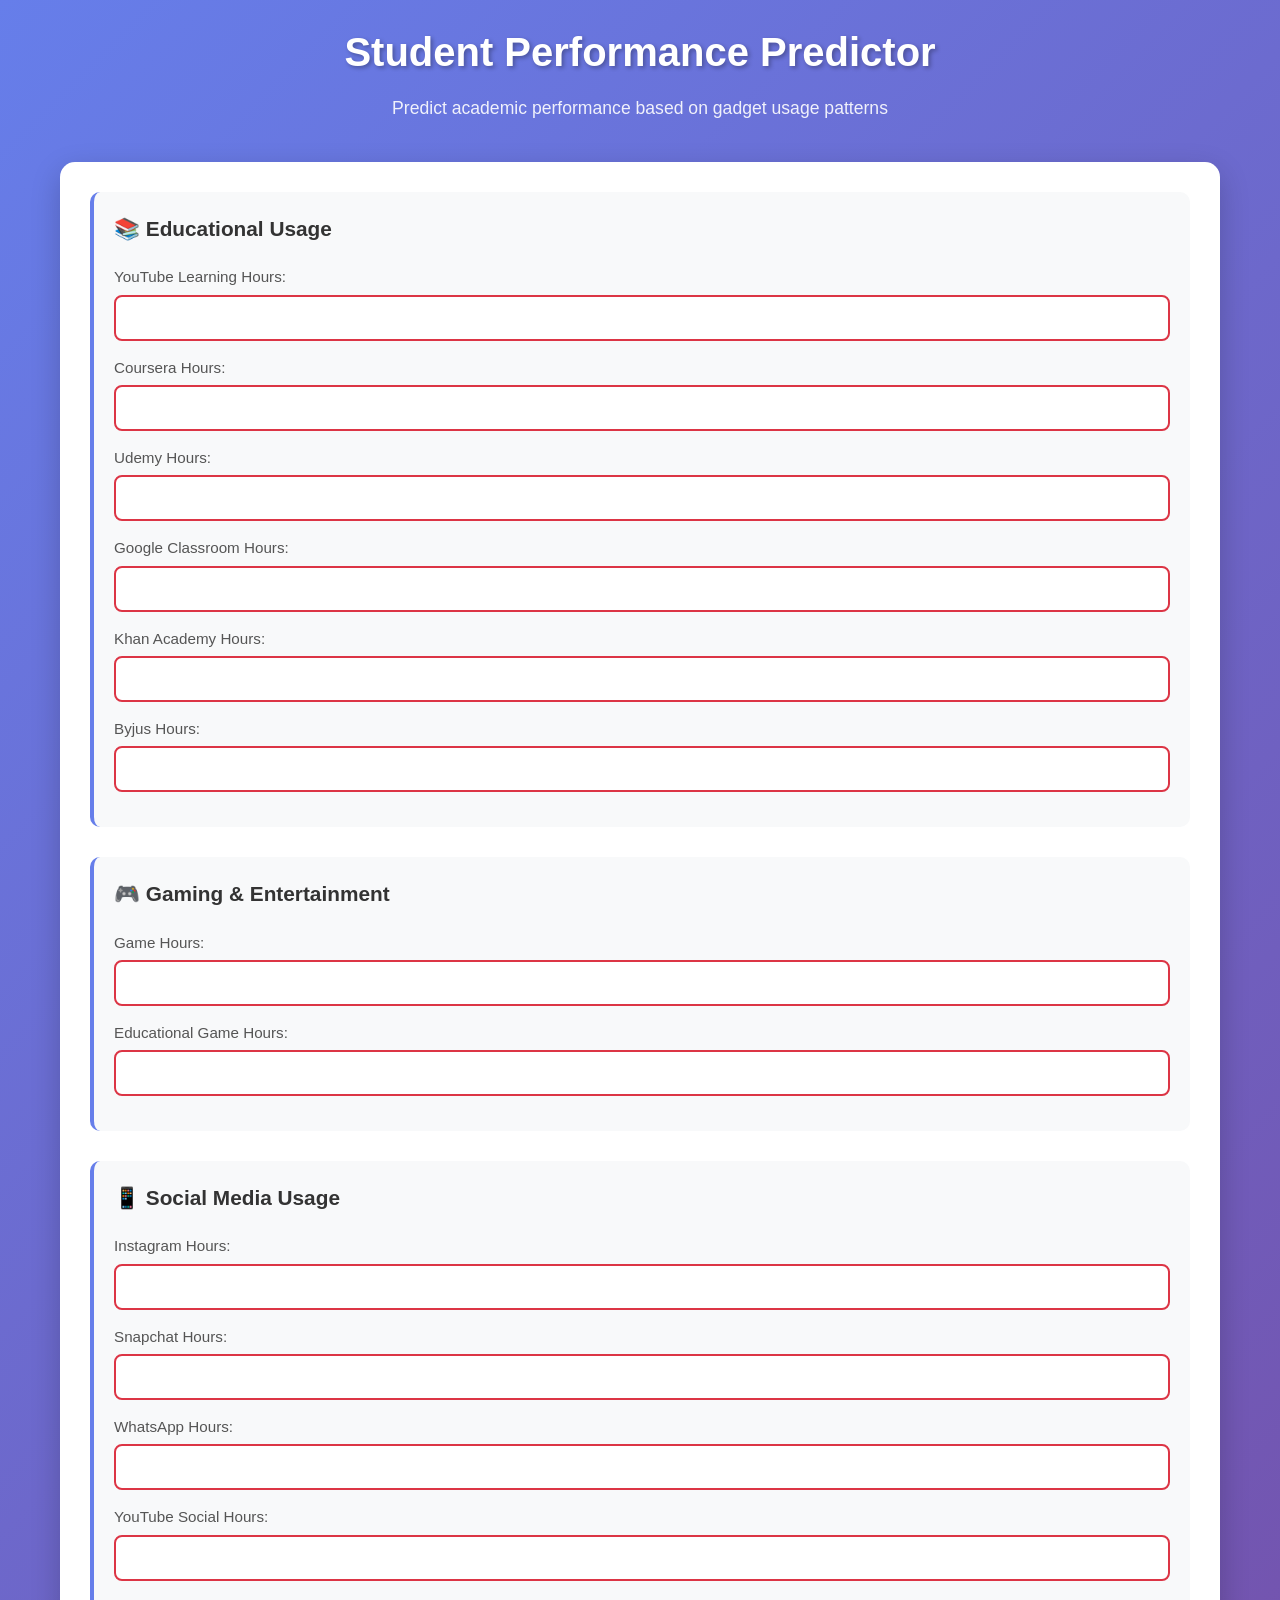
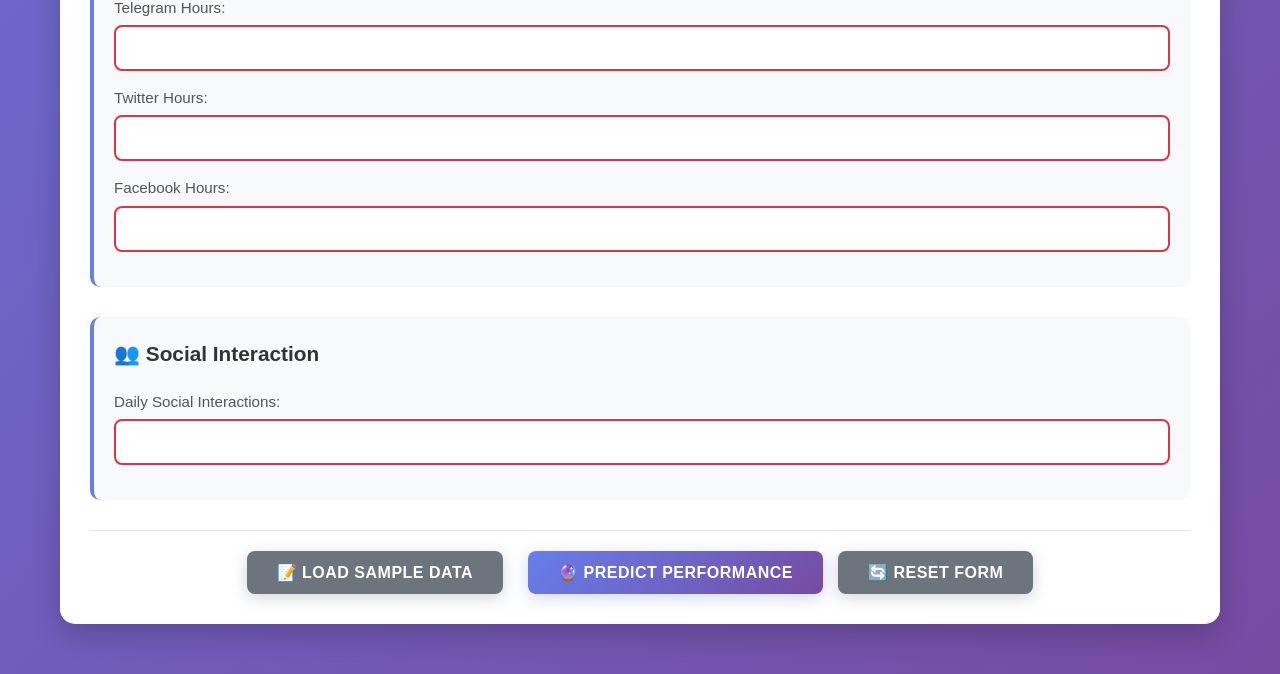
==== frontend/index.html @ 3367ffc4 "commit1" ====
<!DOCTYPE html>
<html lang="en">
<head>
    <meta charset="UTF-8">
    <meta name="viewport" content="width=device-width, initial-scale=1.0">
    <title>Student Performance Predictor</title>
    <link rel="stylesheet" href="styles.css">
</head>
<body>
    <div class="container">
        <header>
            <h1>Student Performance Predictor</h1>
            <p>Predict academic performance based on gadget usage patterns</p>
        </header>

        <main>
            <form id="predictionForm" class="prediction-form">
                <div class="form-section">
                    <h2>📚 Educational Usage</h2>
                    <div class="form-group">
                        <label for="youtube_learning">YouTube Learning Hours:</label>
                        <input type="number" id="youtube_learning" name="youtube_learning" 
                               min="0" max="5" step="0.1" required>
                    </div>
                    <div class="form-group">
                        <label for="coursera">Coursera Hours:</label>
                        <input type="number" id="coursera" name="coursera" 
                               min="0" max="5" step="0.1" required>
                    </div>
                    <div class="form-group">
                        <label for="udemy">Udemy Hours:</label>
                        <input type="number" id="udemy" name="udemy" 
                               min="0" max="5" step="0.1" required>
                    </div>
                    <div class="form-group">
                        <label for="google_classroom">Google Classroom Hours:</label>
                        <input type="number" id="google_classroom" name="google_classroom" 
                               min="0" max="5" step="0.1" required>
                    </div>
                    <div class="form-group">
                        <label for="khan_academy">Khan Academy Hours:</label>
                        <input type="number" id="khan_academy" name="khan_academy" 
                               min="0" max="5" step="0.1" required>
                    </div>
                    <div class="form-group">
                        <label for="byjus">Byjus Hours:</label>
                        <input type="number" id="byjus" name="byjus" 
                               min="0" max="5" step="0.1" required>
                    </div>
                </div>

                <div class="form-section">
                    <h2>🎮 Gaming & Entertainment</h2>
                    <div class="form-group">
                        <label for="game_hours">Game Hours:</label>
                        <input type="number" id="game_hours" name="game_hours" 
                               min="0" max="5" step="0.1" required>
                    </div>
                    <div class="form-group">
                        <label for="educational_games">Educational Game Hours:</label>
                        <input type="number" id="educational_games" name="educational_games" 
                               min="0" max="5" step="0.1" required>
                    </div>
                </div>

                <div class="form-section">
                    <h2>📱 Social Media Usage</h2>
                    <div class="form-group">
                        <label for="instagram">Instagram Hours:</label>
                        <input type="number" id="instagram" name="instagram" 
                               min="0" max="5" step="0.1" required>
                    </div>
                    <div class="form-group">
                        <label for="snapchat">Snapchat Hours:</label>
                        <input type="number" id="snapchat" name="snapchat" 
                               min="0" max="5" step="0.1" required>
                    </div>
                    <div class="form-group">
                        <label for="whatsapp">WhatsApp Hours:</label>
                        <input type="number" id="whatsapp" name="whatsapp" 
                               min="0" max="5" step="0.1" required>
                    </div>
                    <div class="form-group">
                        <label for="youtube_social">YouTube Social Hours:</label>
                        <input type="number" id="youtube_social" name="youtube_social" 
                               min="0" max="5" step="0.1" required>
                    </div>
                    <div class="form-group">
                        <label for="telegram">Telegram Hours:</label>
                        <input type="number" id="telegram" name="telegram" 
                               min="0" max="5" step="0.1" required>
                    </div>
                    <div class="form-group">
                        <label for="twitter">Twitter Hours:</label>
                        <input type="number" id="twitter" name="twitter" 
                               min="0" max="5" step="0.1" required>
                    </div>
                    <div class="form-group">
                        <label for="facebook">Facebook Hours:</label>
                        <input type="number" id="facebook" name="facebook" 
                               min="0" max="5" step="0.1" required>
                    </div>
                </div>

                <div class="form-section">
                    <h2>👥 Social Interaction</h2>
                    <div class="form-group">
                        <label for="social_interactions">Daily Social Interactions:</label>
                        <input type="number" id="social_interactions" name="social_interactions" 
                               min="0" max="20" required>
                    </div>
                </div>

                <div class="form-actions">
                    <button type="submit" id="predictBtn" class="btn-primary">
                        🔮 Predict Performance
                    </button>
                    <button type="button" id="resetBtn" class="btn-secondary">
                        🔄 Reset Form
                    </button>
                </div>
            </form>

            <div id="resultSection" class="result-section hidden">
                <h2>📊 Prediction Result</h2>
                <div id="predictionResult" class="prediction-result">
                    <!-- Result will be displayed here -->
                </div>
                <div id="confidenceScore" class="confidence-score">
                    <!-- Confidence score will be displayed here -->
                </div>
            </div>

            <div id="loadingSection" class="loading-section hidden">
                <div class="spinner"></div>
                <p>Analyzing your data...</p>
            </div>

            <div id="errorSection" class="error-section hidden">
                <h3>❌ Error</h3>
                <p id="errorMessage"></p>
            </div>
        </main>
    </div>

    <script src="script.js"></script>
</body>
</html>
---- frontend/styles.css ----
* {
    margin: 0;
    padding: 0;
    box-sizing: border-box;
}

body {
    font-family: 'Segoe UI', Tahoma, Geneva, Verdana, sans-serif;
    background: linear-gradient(135deg, #667eea 0%, #764ba2 100%);
    min-height: 100vh;
    line-height: 1.6;
}

.container {
    max-width: 1200px;
    margin: 0 auto;
    padding: 20px;
}

header {
    text-align: center;
    margin-bottom: 40px;
    color: white;
}

header h1 {
    font-size: 2.5rem;
    margin-bottom: 10px;
    text-shadow: 2px 2px 4px rgba(0,0,0,0.3);
}

header p {
    font-size: 1.1rem;
    opacity: 0.9;
}

.prediction-form {
    background: white;
    border-radius: 15px;
    padding: 30px;
    box-shadow: 0 10px 30px rgba(0,0,0,0.2);
    margin-bottom: 30px;
}

.form-section {
    margin-bottom: 30px;
    padding: 20px;
    background: #f8f9fa;
    border-radius: 10px;
    border-left: 4px solid #667eea;
}

.form-section h2 {
    color: #333;
    margin-bottom: 20px;
    font-size: 1.3rem;
    display: flex;
    align-items: center;
    gap: 10px;
}

.form-group {
    margin-bottom: 15px;
}

.form-group label {
    display: block;
    margin-bottom: 5px;
    color: #555;
    font-weight: 500;
    font-size: 0.95rem;
}

.form-group input {
    width: 100%;
    padding: 12px;
    border: 2px solid #e1e5e9;
    border-radius: 8px;
    font-size: 1rem;
    transition: all 0.3s ease;
    background: white;
}

.form-group input:focus {
    outline: none;
    border-color: #667eea;
    box-shadow: 0 0 0 3px rgba(102, 126, 234, 0.1);
}

.form-group input:hover {
    border-color: #a8b2d1;
}

.form-actions {
    display: flex;
    gap: 15px;
    justify-content: center;
    margin-top: 30px;
    padding-top: 20px;
    border-top: 1px solid #e1e5e9;
}

.btn-primary, .btn-secondary {
    padding: 12px 30px;
    border: none;
    border-radius: 8px;
    font-size: 1rem;
    font-weight: 600;
    cursor: pointer;
    transition: all 0.3s ease;
    text-transform: uppercase;
    letter-spacing: 0.5px;
}

.btn-primary {
    background: linear-gradient(135deg, #667eea 0%, #764ba2 100%);
    color: white;
    box-shadow: 0 4px 15px rgba(102, 126, 234, 0.3);
}

.btn-primary:hover {
    transform: translateY(-2px);
    box-shadow: 0 6px 20px rgba(102, 126, 234, 0.4);
}

.btn-primary:active {
    transform: translateY(0);
}

.btn-secondary {
    background: #6c757d;
    color: white;
    box-shadow: 0 4px 15px rgba(108, 117, 125, 0.3);
}

.btn-secondary:hover {
    background: #5a6268;
    transform: translateY(-2px);
    box-shadow: 0 6px 20px rgba(108, 117, 125, 0.4);
}

.result-section {
    background: white;
    border-radius: 15px;
    padding: 30px;
    box-shadow: 0 10px 30px rgba(0,0,0,0.2);
    margin-bottom: 30px;
    text-align: center;
}

.result-section h2 {
    color: #333;
    margin-bottom: 20px;
    font-size: 1.5rem;
}

.prediction-result {
    font-size: 2rem;
    font-weight: bold;
    margin-bottom: 15px;
    padding: 20px;
    border-radius: 10px;
}

.prediction-result.high {
    background: linear-gradient(135deg, #28a745, #20c997);
    color: white;
}

.prediction-result.medium {
    background: linear-gradient(135deg, #ffc107, #fd7e14);
    color: white;
}

.prediction-result.low {
    background: linear-gradient(135deg, #dc3545, #e83e8c);
    color: white;
}

.confidence-score {
    font-size: 1.1rem;
    color: #666;
    margin-top: 10px;
}

.loading-section {
    background: white;
    border-radius: 15px;
    padding: 40px;
    box-shadow: 0 10px 30px rgba(0,0,0,0.2);
    text-align: center;
}

.spinner {
    width: 40px;
    height: 40px;
    margin: 0 auto 20px;
    border: 4px solid #f3f3f3;
    border-top: 4px solid #667eea;
    border-radius: 50%;
    animation: spin 1s linear infinite;
}

@keyframes spin {
    0% { transform: rotate(0deg); }
    100% { transform: rotate(360deg); }
}

.loading-section p {
    color: #666;
    font-size: 1.1rem;
}

.error-section {
    background: white;
    border-radius: 15px;
    padding: 30px;
    box-shadow: 0 10px 30px rgba(0,0,0,0.2);
    text-align: center;
    border-left: 4px solid #dc3545;
}

.error-section h3 {
    color: #dc3545;
    margin-bottom: 15px;
    font-size: 1.3rem;
}

.error-section p {
    color: #666;
    font-size: 1rem;
}

.hidden {
    display: none;
}

/* Responsive Design */
@media (max-width: 768px) {
    .container {
        padding: 10px;
    }
    
    header h1 {
        font-size: 2rem;
    }
    
    .prediction-form {
        padding: 20px;
    }
    
    .form-section {
        padding: 15px;
    }
    
    .form-actions {
        flex-direction: column;
        align-items: center;
    }
    
    .btn-primary, .btn-secondary {
        width: 100%;
        max-width: 300px;
    }
}

@media (max-width: 480px) {
    header h1 {
        font-size: 1.8rem;
    }
    
    .form-section h2 {
        font-size: 1.1rem;
    }
    
    .prediction-result {
        font-size: 1.5rem;
    }
}

/* Form validation styles */
.form-group input:invalid {
    border-color: #dc3545;
}

.form-group input:valid {
    border-color: #28a745;
}

/* Tooltip styles */
.form-group input:hover::after {
    content: attr(title);
    position: absolute;
    background: #333;
    color: white;
    padding: 5px 10px;
    border-radius: 4px;
    font-size: 0.8rem;
    top: -25px;
    left: 50%;
    transform: translateX(-50%);
    white-space: nowrap;
    z-index: 1000;
}

/* Animation for result appearance */
.result-section.show {
    animation: slideIn 0.5s ease-out;
}

@keyframes slideIn {
    from {
        opacity: 0;
        transform: translateY(20px);
    }
    to {
        opacity: 1;
        transform: translateY(0);
    }
}
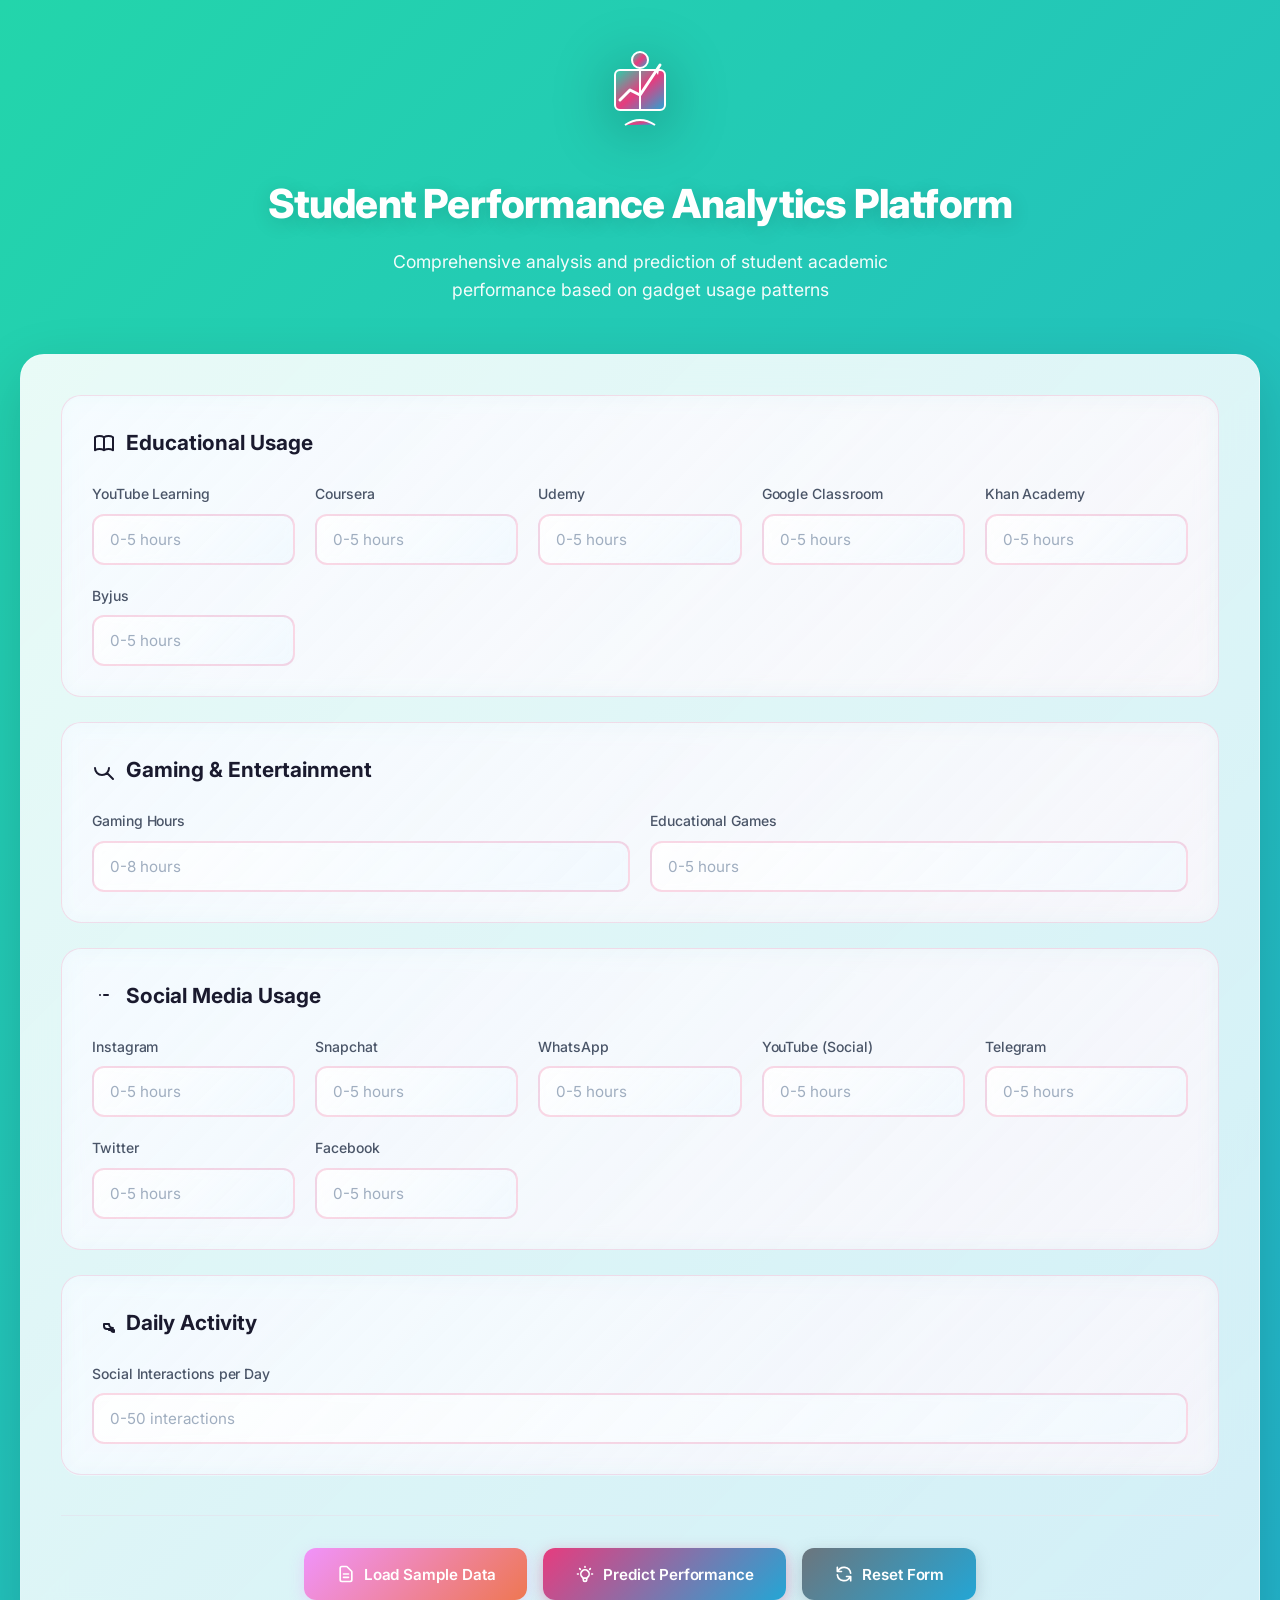
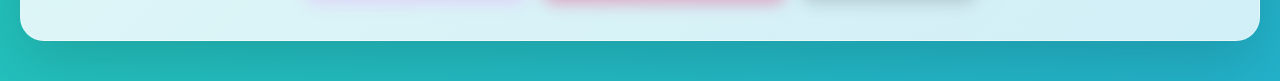
==== commit 2d397a5f: "dad123 Signed-off-by: siva shankar <vemulakondasivashankar@gmail.com>" ====
--- a/frontend/index.html
+++ b/frontend/index.html
@@ -3,146 +3,1007 @@
 <head>
     <meta charset="UTF-8">
     <meta name="viewport" content="width=device-width, initial-scale=1.0">
-    <title>Student Performance Predictor</title>
-    <link rel="stylesheet" href="styles.css">
+    <title>Student Performance Analytics Platform</title>
+    <link rel="preconnect" href="https://fonts.googleapis.com">
+    <link rel="preconnect" href="https://fonts.gstatic.com" crossorigin>
+    <link href="https://fonts.googleapis.com/css2?family=Inter:wght@300;400;500;600;700;800&display=swap" rel="stylesheet">
+    <style>
+        * {
+            margin: 0;
+            padding: 0;
+            box-sizing: border-box;
+        }
+
+        body {
+            font-family: 'Inter', -apple-system, BlinkMacSystemFont, 'Segoe UI', Roboto, sans-serif;
+            background: linear-gradient(-45deg, #ee7752, #e73c7e, #23a6d5, #23d5ab);
+            background-size: 400% 400%;
+            animation: gradientBG 15s ease infinite;
+            min-height: 100vh;
+            line-height: 1.6;
+            padding: 40px 20px;
+            color: #1a1a2e;
+        }
+
+        @keyframes gradientBG {
+            0% { background-position: 0% 50%; }
+            50% { background-position: 100% 50%; }
+            100% { background-position: 0% 50%; }
+        }
+
+        .container {
+            max-width: 1400px;
+            margin: 0 auto;
+        }
+
+        header {
+            text-align: center;
+            margin-bottom: 50px;
+            color: white;
+            animation: fadeInDown 0.8s ease-out;
+        }
+
+        @keyframes fadeInDown {
+            from {
+                opacity: 0;
+                transform: translateY(-30px);
+            }
+            to {
+                opacity: 1;
+                transform: translateY(0);
+            }
+        }
+
+        header h1 {
+            font-size: 2.5rem;
+            font-weight: 800;
+            margin-bottom: 12px;
+            letter-spacing: -0.02em;
+            text-shadow: 0 4px 20px rgba(0,0,0,0.15);
+        }
+
+        header p {
+            font-size: 1.1rem;
+            opacity: 0.95;
+            font-weight: 400;
+            max-width: 600px;
+            margin: 0 auto;
+        }
+
+        .logo-container {
+            margin-bottom: 24px;
+            animation: pulse 2s ease-in-out infinite;
+        }
+
+        @keyframes pulse {
+            0%, 100% { transform: scale(1); }
+            50% { transform: scale(1.05); }
+        }
+
+        .logo {
+            width: 100px;
+            height: 100px;
+            filter: drop-shadow(0 10px 30px rgba(0, 0, 0, 0.3));
+        }
+
+        .main-card {
+            background: linear-gradient(135deg, rgba(255, 255, 255, 0.9) 0%, rgba(240, 249, 255, 0.85) 100%);
+            backdrop-filter: blur(20px);
+            border-radius: 24px;
+            padding: 40px;
+            box-shadow: 0 20px 60px rgba(0, 0, 0, 0.15);
+            border: 1px solid rgba(255, 255, 255, 0.3);
+            transition: all 0.4s cubic-bezier(0.4, 0, 0.2, 1);
+            animation: fadeInUp 0.8s ease-out backwards;
+        }
+
+        @keyframes fadeInUp {
+            from {
+                opacity: 0;
+                transform: translateY(30px);
+            }
+            to {
+                opacity: 1;
+                transform: translateY(0);
+            }
+        }
+
+        .main-card:hover {
+            transform: translateY(-5px);
+            box-shadow: 0 30px 80px rgba(0, 0, 0, 0.2);
+            background: linear-gradient(135deg, rgba(255, 255, 255, 0.95) 0%, rgba(255, 240, 245, 0.9) 100%);
+        }
+
+        .form-section {
+            background: linear-gradient(135deg, rgba(240, 249, 255, 0.6) 0%, rgba(255, 240, 245, 0.4) 100%);
+            backdrop-filter: blur(10px);
+            border-radius: 20px;
+            padding: 30px;
+            margin-bottom: 25px;
+            border: 1px solid rgba(231, 60, 126, 0.15);
+            position: relative;
+            overflow: hidden;
+            transition: all 0.4s cubic-bezier(0.4, 0, 0.2, 1);
+        }
+
+        .form-section::before {
+            content: '';
+            position: absolute;
+            top: 0;
+            left: -100%;
+            width: 100%;
+            height: 100%;
+            background: linear-gradient(90deg, transparent, rgba(35, 166, 213, 0.1), transparent);
+            transition: left 0.5s;
+        }
+
+        .form-section:hover::before {
+            left: 100%;
+        }
+
+        .form-section:hover {
+            transform: translateY(-3px) scale(1.02);
+            box-shadow: 0 15px 40px rgba(35, 166, 213, 0.2);
+            background: linear-gradient(135deg, rgba(255, 255, 255, 0.7) 0%, rgba(240, 249, 255, 0.6) 100%);
+        }
+
+        .form-section h2 {
+            color: #1a1a2e;
+            margin-bottom: 24px;
+            font-size: 1.3rem;
+            font-weight: 700;
+            display: flex;
+            align-items: center;
+            gap: 10px;
+        }
+
+        .form-section h2 svg {
+            width: 24px;
+            height: 24px;
+        }
+
+        .input-grid {
+            display: grid;
+            grid-template-columns: repeat(auto-fit, minmax(200px, 1fr));
+            gap: 20px;
+        }
+
+        .form-group {
+            margin-bottom: 0;
+        }
+
+        .form-group label {
+            display: block;
+            margin-bottom: 8px;
+            color: #4a5568;
+            font-weight: 500;
+            font-size: 0.875rem;
+            letter-spacing: -0.005em;
+        }
+
+        .form-group input {
+            width: 100%;
+            padding: 14px 16px;
+            border: 2px solid rgba(231, 60, 126, 0.2);
+            border-radius: 12px;
+            font-size: 0.95rem;
+            font-family: 'Inter', sans-serif;
+            transition: all 0.3s cubic-bezier(0.4, 0, 0.2, 1);
+            background: linear-gradient(135deg, rgba(255, 255, 255, 0.9) 0%, rgba(240, 249, 255, 0.8) 100%);
+            color: #1a1a2e;
+            backdrop-filter: blur(5px);
+        }
+
+        .form-group input::placeholder {
+            color: #a0aec0;
+        }
+
+        .form-group input:focus {
+            outline: none;
+            border-color: #e73c7e;
+            box-shadow: 0 0 0 4px rgba(231, 60, 126, 0.15), 0 0 20px rgba(231, 60, 126, 0.2);
+            transform: translateY(-2px) scale(1.01);
+            background: linear-gradient(135deg, rgba(255, 255, 255, 0.95) 0%, rgba(255, 240, 245, 0.9) 100%);
+        }
+
+        .form-group input:hover {
+            border-color: #23a6d5;
+            box-shadow: 0 4px 15px rgba(35, 166, 213, 0.15);
+            background: linear-gradient(135deg, rgba(255, 255, 255, 0.95) 0%, rgba(240, 249, 255, 0.9) 100%);
+        }
+
+        .form-actions {
+            display: flex;
+            gap: 16px;
+            justify-content: center;
+            margin-top: 40px;
+            padding-top: 32px;
+            border-top: 1px solid #e2e8f0;
+        }
+
+        .btn {
+            padding: 16px 32px;
+            border: none;
+            border-radius: 12px;
+            font-size: 0.95rem;
+            font-weight: 600;
+            font-family: 'Inter', sans-serif;
+            cursor: pointer;
+            transition: all 0.3s cubic-bezier(0.4, 0, 0.2, 1);
+            letter-spacing: -0.005em;
+            display: inline-flex;
+            align-items: center;
+            gap: 8px;
+        }
+
+        .btn-primary {
+            background: linear-gradient(135deg, #e73c7e 0%, #23a6d5 100%);
+            color: white;
+            box-shadow: 0 4px 15px rgba(231, 60, 126, 0.4);
+            position: relative;
+            overflow: hidden;
+        }
+
+        .btn-primary::before {
+            content: '';
+            position: absolute;
+            top: 0;
+            left: -100%;
+            width: 100%;
+            height: 100%;
+            background: linear-gradient(90deg, transparent, rgba(255, 255, 255, 0.3), transparent);
+            transition: left 0.5s;
+        }
+
+        .btn-primary:hover::before {
+            left: 100%;
+        }
+
+        .btn-primary:hover {
+            transform: translateY(-3px) scale(1.05);
+            box-shadow: 0 10px 30px rgba(231, 60, 126, 0.5), 0 0 20px rgba(231, 60, 126, 0.3);
+        }
+
+        .btn-secondary {
+            background: linear-gradient(135deg, #6c757d 0%, #23a6d5 100%);
+            color: white;
+            box-shadow: 0 4px 15px rgba(108, 117, 125, 0.3);
+        }
+
+        .btn-secondary:hover {
+            transform: translateY(-3px) scale(1.05);
+            box-shadow: 0 10px 30px rgba(108, 117, 125, 0.4);
+        }
+
+        .btn-sample {
+            background: linear-gradient(135deg, #f093fb 0%, #ee7752 100%);
+            color: white;
+            box-shadow: 0 4px 15px rgba(240, 147, 251, 0.3);
+            position: relative;
+            overflow: hidden;
+        }
+
+        .btn-sample::before {
+            content: '';
+            position: absolute;
+            top: 0;
+            left: -100%;
+            width: 100%;
+            height: 100%;
+            background: linear-gradient(90deg, transparent, rgba(255, 255, 255, 0.3), transparent);
+            transition: left 0.5s;
+        }
+
+        .btn-sample:hover::before {
+            left: 100%;
+        }
+
+        .btn-sample:hover {
+            transform: translateY(-3px) scale(1.05);
+            box-shadow: 0 10px 30px rgba(238, 119, 82, 0.5), 0 0 20px rgba(238, 119, 82, 0.3);
+        }
+
+        .result-section {
+            background: linear-gradient(135deg, rgba(255, 255, 255, 0.9) 0%, rgba(240, 249, 255, 0.85) 100%);
+            backdrop-filter: blur(20px);
+            border-radius: 24px;
+            padding: 48px;
+            box-shadow: 0 20px 60px rgba(0, 0, 0, 0.15);
+            text-align: center;
+            display: none;
+            animation: fadeInUp 0.6s ease-out;
+            transition: all 0.4s cubic-bezier(0.4, 0, 0.2, 1);
+            border: 1px solid rgba(231, 60, 126, 0.2);
+        }
+
+        .result-section.show {
+            display: block;
+        }
+
+        .result-section:hover {
+            transform: translateY(-5px);
+            box-shadow: 0 30px 80px rgba(0, 0, 0, 0.2);
+            background: linear-gradient(135deg, rgba(255, 255, 255, 0.95) 0%, rgba(255, 240, 245, 0.9) 100%);
+        }
+
+        .result-section h2 {
+            color: #1a1a2e;
+            margin-bottom: 28px;
+            font-size: 1.5rem;
+            font-weight: 700;
+            letter-spacing: -0.01em;
+        }
+
+        .prediction-result {
+            padding: 24px;
+            border-radius: 16px;
+            font-size: 1.2rem;
+            font-weight: 700;
+            margin-bottom: 20px;
+            text-align: center;
+            transition: all 0.3s ease;
+            position: relative;
+            overflow: hidden;
+        }
+
+        .prediction-result.high {
+            background: linear-gradient(135deg, rgba(35, 213, 171, 0.9) 0%, rgba(35, 213, 171, 0.7) 100%);
+            color: #0d5132;
+            border: 2px solid rgba(35, 213, 171, 0.8);
+        }
+
+        .prediction-result.medium {
+            background: linear-gradient(135deg, rgba(240, 147, 251, 0.9) 0%, rgba(240, 147, 251, 0.7) 100%);
+            color: #7c3aed;
+            border: 2px solid rgba(240, 147, 251, 0.8);
+        }
+
+        .prediction-result.low {
+            background: linear-gradient(135deg, rgba(231, 60, 126, 0.9) 0%, rgba(231, 60, 126, 0.7) 100%);
+            color: #e53e3e;
+            border: 2px solid rgba(231, 60, 126, 0.8);
+            position: relative;
+            overflow: hidden;
+        }
+
+        .prediction-result.low::after {
+            content: '';
+            position: absolute;
+            top: -50%;
+            left: -50%;
+            width: 200%;
+            height: 200%;
+            background: linear-gradient(45deg, 
+                transparent 30%, 
+                rgba(255, 255, 255, 0.1) 50%, 
+                transparent 70%);
+            animation: shine 3s infinite;
+            pointer-events: none;
+        }
+
+        @keyframes shine {
+            0% {
+                transform: translateX(-100%) translateY(-100%) rotate(45deg);
+            }
+            100% {
+                transform: translateX(100%) translateY(100%) rotate(45deg);
+            }
+        }
+
+        .prediction-result::before {
+            content: '';
+            position: absolute;
+            top: 0;
+            left: -100%;
+            width: 100%;
+            height: 100%;
+            background: linear-gradient(90deg, transparent, rgba(255, 255, 255, 0.3), transparent);
+            transition: left 0.5s;
+        }
+
+        .prediction-result:hover::before {
+            left: 100%;
+        }
+
+        .prediction-result:hover {
+            transform: translateY(-3px) scale(1.02);
+            box-shadow: 0 15px 40px rgba(35, 166, 213, 0.3);
+        }
+
+        .confidence-score {
+            font-size: 1.1rem;
+            color: #4a5568;
+            margin-top: 16px;
+            font-weight: 500;
+        }
+
+        .feature-breakdown {
+            margin-top: 32px;
+            padding: 28px;
+            background: linear-gradient(135deg, rgba(240, 249, 255, 0.6) 0%, rgba(255, 240, 245, 0.4) 100%);
+            border-radius: 16px;
+            border: 1px solid rgba(231, 60, 126, 0.15);
+            text-align: left;
+            backdrop-filter: blur(10px);
+        }
+
+        .feature-breakdown h3 {
+            color: #1a1a2e;
+            margin-bottom: 20px;
+            font-size: 1.1rem;
+            font-weight: 700;
+            letter-spacing: -0.01em;
+        }
+
+        .feature-grid {
+            display: grid;
+            grid-template-columns: repeat(auto-fit, minmax(180px, 1fr));
+            gap: 16px;
+        }
+
+        .feature-item {
+            padding: 16px;
+            background: linear-gradient(135deg, rgba(255, 255, 255, 0.8) 0%, rgba(240, 249, 255, 0.6) 100%);
+            border-radius: 12px;
+            border: 1px solid rgba(231, 60, 126, 0.15);
+            transition: all 0.4s cubic-bezier(0.4, 0, 0.2, 1);
+            position: relative;
+            overflow: hidden;
+            backdrop-filter: blur(5px);
+        }
+
+        .feature-item::before {
+            content: '';
+            position: absolute;
+            top: 0;
+            left: -100%;
+            width: 100%;
+            height: 100%;
+            background: linear-gradient(90deg, transparent, rgba(35, 166, 213, 0.15), transparent);
+            transition: left 0.5s;
+        }
+
+        .feature-item:hover::before {
+            left: 100%;
+        }
+
+        .feature-item:hover {
+            border-color: #23a6d5;
+            box-shadow: 0 8px 25px rgba(35, 166, 213, 0.25);
+            transform: translateY(-3px) scale(1.02);
+            background: linear-gradient(135deg, rgba(255, 255, 255, 0.95) 0%, rgba(240, 249, 255, 0.85) 100%);
+        }
+
+        .feature-label {
+            color: #718096;
+            font-size: 0.8rem;
+            font-weight: 500;
+            margin-bottom: 4px;
+        }
+
+        .feature-value {
+            color: #1a1a2e;
+            font-size: 0.9rem;
+            font-weight: 600;
+        }
+
+        @media (max-width: 768px) {
+            header h1 {
+                font-size: 2rem;
+            }
+
+            .main-card {
+                padding: 25px;
+            }
+
+            .form-section {
+                padding: 20px;
+            }
+
+            .input-grid {
+                grid-template-columns: 1fr;
+                gap: 15px;
+            }
+
+            .form-actions {
+                flex-direction: column;
+                gap: 12px;
+            }
+
+            .btn {
+                width: 100%;
+                padding: 14px 24px;
+            }
+
+            .result-section {
+                padding: 30px;
+            }
+
+            .feature-grid {
+                grid-template-columns: 1fr;
+            }
+        }
+    </style>
 </head>
 <body>
     <div class="container">
         <header>
-            <h1>Student Performance Predictor</h1>
-            <p>Predict academic performance based on gadget usage patterns</p>
+            <div class="logo-container">
+                <svg class="logo" xmlns="http://www.w3.org/2000/svg" viewBox="0 0 100 100">
+                    <defs>
+                        <linearGradient id="logoGradient" x1="0%" y1="0%" x2="100%" y2="100%">
+                            <stop offset="0%" style="stop-color:#23d5ab;stop-opacity:1" />
+                            <stop offset="50%" style="stop-color:#e73c7e;stop-opacity:1" />
+                            <stop offset="100%" style="stop-color:#23a6d5;stop-opacity:1" />
+                        </linearGradient>
+                    </defs>
+                    
+                    <!-- Simple book icon -->
+                    <rect x="25" y="30" width="50" height="40" rx="5" fill="url(#logoGradient)" stroke="white" stroke-width="2"/>
+                    <line x1="50" y1="30" x2="50" y2="70" stroke="white" stroke-width="2"/>
+                    
+                    <!-- Chart/graph arrow pointing up (prediction/growth) -->
+                    <polyline points="30,60 40,50 50,55 70,25" fill="none" stroke="white" stroke-width="3" stroke-linecap="round" stroke-linejoin="round"/>
+                    <polygon points="70,25 65,30 68,35" fill="white"/>
+                    
+                    <!-- Simple student silhouette -->
+                    <circle cx="50" cy="20" r="8" fill="url(#logoGradient)" stroke="white" stroke-width="2"/>
+                    <path d="M35,85 Q50,75 65,85" fill="url(#logoGradient)" stroke="white" stroke-width="2"/>
+                </svg>
+            </div>
+            <h1>Student Performance Analytics Platform</h1>
+            <p>Comprehensive analysis and prediction of student academic performance based on gadget usage patterns</p>
         </header>
 
         <main>
-            <form id="predictionForm" class="prediction-form">
+                <form id="predictionForm" class="main-card">
                 <div class="form-section">
-                    <h2>📚 Educational Usage</h2>
-                    <div class="form-group">
-                        <label for="youtube_learning">YouTube Learning Hours:</label>
-                        <input type="number" id="youtube_learning" name="youtube_learning" 
-                               min="0" max="5" step="0.1" required>
-                    </div>
-                    <div class="form-group">
-                        <label for="coursera">Coursera Hours:</label>
-                        <input type="number" id="coursera" name="coursera" 
-                               min="0" max="5" step="0.1" required>
-                    </div>
-                    <div class="form-group">
-                        <label for="udemy">Udemy Hours:</label>
-                        <input type="number" id="udemy" name="udemy" 
-                               min="0" max="5" step="0.1" required>
-                    </div>
-                    <div class="form-group">
-                        <label for="google_classroom">Google Classroom Hours:</label>
-                        <input type="number" id="google_classroom" name="google_classroom" 
-                               min="0" max="5" step="0.1" required>
-                    </div>
-                    <div class="form-group">
-                        <label for="khan_academy">Khan Academy Hours:</label>
-                        <input type="number" id="khan_academy" name="khan_academy" 
-                               min="0" max="5" step="0.1" required>
-                    </div>
-                    <div class="form-group">
-                        <label for="byjus">Byjus Hours:</label>
-                        <input type="number" id="byjus" name="byjus" 
-                               min="0" max="5" step="0.1" required>
+                    <h2>
+                        <svg xmlns="http://www.w3.org/2000/svg" fill="none" viewBox="0 0 24 24" stroke="currentColor" stroke-width="2">
+                            <path stroke-linecap="round" stroke-linejoin="round" d="M12 6.253v13m0-13C10.832 5.477 9.246 5 7.5 5S4.168 5.477 3 6.253v13C4.168 18.477 5.754 18 7.5 18s3.332.477 4.5 1.253m0-13C13.168 5.477 14.754 5 16.5 5c1.747 0 3.332.477 4.5 1.253v13C19.832 18.477 18.247 18 16.5 18c-1.746 0-3.332.477-4.5 1.253" />
+                        </svg>
+                        Educational Usage
+                    </h2>
+                    <div class="input-grid">
+                        <div class="form-group">
+                            <label for="youtube_learning">YouTube Learning</label>
+                            <input type="number" id="youtube_learning" name="youtube_learning" 
+                                   min="0" max="5" step="0.1" required placeholder="0-5 hours">
+                        </div>
+                        <div class="form-group">
+                            <label for="coursera">Coursera</label>
+                            <input type="number" id="coursera" name="coursera" 
+                                   min="0" max="5" step="0.1" required placeholder="0-5 hours">
+                        </div>
+                        <div class="form-group">
+                            <label for="udemy">Udemy</label>
+                            <input type="number" id="udemy" name="udemy" 
+                                   min="0" max="5" step="0.1" required placeholder="0-5 hours">
+                        </div>
+                        <div class="form-group">
+                            <label for="google_classroom">Google Classroom</label>
+                            <input type="number" id="google_classroom" name="google_classroom" 
+                                   min="0" max="5" step="0.1" required placeholder="0-5 hours">
+                        </div>
+                        <div class="form-group">
+                            <label for="khan_academy">Khan Academy</label>
+                            <input type="number" id="khan_academy" name="khan_academy" 
+                                   min="0" max="5" step="0.1" required placeholder="0-5 hours">
+                        </div>
+                        <div class="form-group">
+                            <label for="byjus">Byjus</label>
+                            <input type="number" id="byjus" name="byjus" 
+                                   min="0" max="5" step="0.1" required placeholder="0-5 hours">
+                        </div>
                     </div>
                 </div>
 
                 <div class="form-section">
-                    <h2>🎮 Gaming & Entertainment</h2>
-                    <div class="form-group">
-                        <label for="game_hours">Game Hours:</label>
-                        <input type="number" id="game_hours" name="game_hours" 
-                               min="0" max="5" step="0.1" required>
-                    </div>
-                    <div class="form-group">
-                        <label for="educational_games">Educational Game Hours:</label>
-                        <input type="number" id="educational_games" name="educational_games" 
-                               min="0" max="5" step="0.1" required>
+                    <h2>
+                        <svg xmlns="http://www.w3.org/2000/svg" fill="none" viewBox="0 0 24 24" stroke="currentColor" stroke-width="2">
+                            <path stroke-linecap="round" stroke-linejoin="round" d="M21 21l-6-6m2-5a7 7 0 11-14 0 7 7m0 14a7 7 0 0114 0m-7 7h18" />
+                        </svg>
+                        Gaming & Entertainment
+                    </h2>
+                    <div class="input-grid">
+                        <div class="form-group">
+                            <label for="game_hours">Gaming Hours</label>
+                            <input type="number" id="game_hours" name="game_hours" 
+                                   min="0" max="8" step="0.1" required placeholder="0-8 hours">
+                        </div>
+                        <div class="form-group">
+                            <label for="educational_games">Educational Games</label>
+                            <input type="number" id="educational_games" name="educational_games" 
+                                   min="0" max="5" step="0.1" required placeholder="0-5 hours">
+                        </div>
                     </div>
                 </div>
 
                 <div class="form-section">
-                    <h2>📱 Social Media Usage</h2>
-                    <div class="form-group">
-                        <label for="instagram">Instagram Hours:</label>
-                        <input type="number" id="instagram" name="instagram" 
-                               min="0" max="5" step="0.1" required>
-                    </div>
-                    <div class="form-group">
-                        <label for="snapchat">Snapchat Hours:</label>
-                        <input type="number" id="snapchat" name="snapchat" 
-                               min="0" max="5" step="0.1" required>
-                    </div>
-                    <div class="form-group">
-                        <label for="whatsapp">WhatsApp Hours:</label>
-                        <input type="number" id="whatsapp" name="whatsapp" 
-                               min="0" max="5" step="0.1" required>
-                    </div>
-                    <div class="form-group">
-                        <label for="youtube_social">YouTube Social Hours:</label>
-                        <input type="number" id="youtube_social" name="youtube_social" 
-                               min="0" max="5" step="0.1" required>
-                    </div>
-                    <div class="form-group">
-                        <label for="telegram">Telegram Hours:</label>
-                        <input type="number" id="telegram" name="telegram" 
-                               min="0" max="5" step="0.1" required>
-                    </div>
-                    <div class="form-group">
-                        <label for="twitter">Twitter Hours:</label>
-                        <input type="number" id="twitter" name="twitter" 
-                               min="0" max="5" step="0.1" required>
-                    </div>
-                    <div class="form-group">
-                        <label for="facebook">Facebook Hours:</label>
-                        <input type="number" id="facebook" name="facebook" 
-                               min="0" max="5" step="0.1" required>
+                    <h2>
+                        <svg xmlns="http://www.w3.org/2000/svg" fill="none" viewBox="0 0 24 24" stroke="currentColor" stroke-width="2">
+                            <path stroke-linecap="round" stroke-linejoin="round" d="M8 12h.01M12 12h4.01M16 8c0-.6.5 0-1.5h-4.01M16 12c0 .6.5 0 1.5h-4.01" />
+                        </svg>
+                        Social Media Usage
+                    </h2>
+                    <div class="input-grid">
+                        <div class="form-group">
+                            <label for="instagram">Instagram</label>
+                            <input type="number" id="instagram" name="instagram" 
+                                   min="0" max="5" step="0.1" required placeholder="0-5 hours">
+                        </div>
+                        <div class="form-group">
+                            <label for="snapchat">Snapchat</label>
+                            <input type="number" id="snapchat" name="snapchat" 
+                                   min="0" max="5" step="0.1" required placeholder="0-5 hours">
+                        </div>
+                        <div class="form-group">
+                            <label for="whatsapp">WhatsApp</label>
+                            <input type="number" id="whatsapp" name="whatsapp" 
+                                   min="0" max="5" step="0.1" required placeholder="0-5 hours">
+                        </div>
+                        <div class="form-group">
+                            <label for="youtube_social">YouTube (Social)</label>
+                            <input type="number" id="youtube_social" name="youtube_social" 
+                                   min="0" max="5" step="0.1" required placeholder="0-5 hours">
+                        </div>
+                        <div class="form-group">
+                            <label for="telegram">Telegram</label>
+                            <input type="number" id="telegram" name="telegram" 
+                                   min="0" max="5" step="0.1" required placeholder="0-5 hours">
+                        </div>
+                        <div class="form-group">
+                            <label for="twitter">Twitter</label>
+                            <input type="number" id="twitter" name="twitter" 
+                                   min="0" max="5" step="0.1" required placeholder="0-5 hours">
+                        </div>
+                        <div class="form-group">
+                            <label for="facebook">Facebook</label>
+                            <input type="number" id="facebook" name="facebook" 
+                                   min="0" max="5" step="0.1" required placeholder="0-5 hours">
+                        </div>
                     </div>
                 </div>
 
                 <div class="form-section">
-                    <h2>👥 Social Interaction</h2>
-                    <div class="form-group">
-                        <label for="social_interactions">Daily Social Interactions:</label>
-                        <input type="number" id="social_interactions" name="social_interactions" 
-                               min="0" max="20" required>
+                    <h2>
+                        <svg xmlns="http://www.w3.org/2000/svg" fill="none" viewBox="0 0 24 24" stroke="currentColor" stroke-width="2">
+                            <path stroke-linecap="round" stroke-linejoin="round" d="M17 20h5v2a3 3 0 01-3-3h-4a3 3 0 01-3-3v-2h5a4 4 0 004 4z" />
+                        </svg>
+                        Daily Activity
+                    </h2>
+                    <div class="input-grid">
+                        <div class="form-group">
+                            <label for="social_interactions">Social Interactions per Day</label>
+                            <input type="number" id="social_interactions" name="social_interactions" 
+                                   min="0" max="50" step="1" required placeholder="0-50 interactions">
+                        </div>
                     </div>
                 </div>
 
                 <div class="form-actions">
-                    <button type="submit" id="predictBtn" class="btn-primary">
-                        🔮 Predict Performance
+                    <button type="button" id="sampleBtn" class="btn btn-sample">
+                        <svg xmlns="http://www.w3.org/2000/svg" width="20" height="20" fill="none" viewBox="0 0 24 24" stroke="currentColor" stroke-width="2">
+                            <path stroke-linecap="round" stroke-linejoin="round" d="M9 12h6m-6 4h6m2 5H7a2 2 0 01-2-2V5a2 2 0 012-2h5.586a1 1 0 01.707.293l5.414 5.414a1 1 0 01.293.707V19a2 2 0 01-2 2z" />
+                        </svg>
+                        Load Sample Data
                     </button>
-                    <button type="button" id="resetBtn" class="btn-secondary">
-                        🔄 Reset Form
+                    <button type="submit" id="predictBtn" class="btn btn-primary">
+                        <svg xmlns="http://www.w3.org/2000/svg" width="20" height="20" fill="none" viewBox="0 0 24 24" stroke="currentColor" stroke-width="2">
+                            <path stroke-linecap="round" stroke-linejoin="round" d="M9.663 17h4.673M12 3v1m6.364 1.636l-.707.707M21 12h-1M4 12H3m3.343-5.657l-.707-.707m2.828 9.9a5 5 0 117.072 0l-.548.547A3.374 3.374 0 0014 18.469V19a2 2 0 11-4 0v-.531c0-.895-.356-1.754-.988-2.386l-.548-.547z" />
+                        </svg>
+                        Predict Performance
+                    </button>
+                    <button type="button" id="resetBtn" class="btn btn-secondary">
+                        <svg xmlns="http://www.w3.org/2000/svg" width="20" height="20" fill="none" viewBox="0 0 24 24" stroke="currentColor" stroke-width="2">
+                            <path stroke-linecap="round" stroke-linejoin="round" d="M4 4v5h.582m15.356 2A8.001 8.001 0 004.582 9m0 0H9m11 11v-5h-.581m0 0a8.003 8.003 0 01-15.357-2m15.357 2H15" />
+                        </svg>
+                        Reset Form
                     </button>
                 </div>
             </form>
 
-            <div id="resultSection" class="result-section hidden">
-                <h2>📊 Prediction Result</h2>
+            <div id="resultSection" class="result-section">
+                <h2>Prediction Result</h2>
                 <div id="predictionResult" class="prediction-result">
                     <!-- Result will be displayed here -->
                 </div>
                 <div id="confidenceScore" class="confidence-score">
                     <!-- Confidence score will be displayed here -->
                 </div>
-            </div>
-
-            <div id="loadingSection" class="loading-section hidden">
-                <div class="spinner"></div>
-                <p>Analyzing your data...</p>
-            </div>
-
-            <div id="errorSection" class="error-section hidden">
-                <h3>❌ Error</h3>
-                <p id="errorMessage"></p>
+                <div class="feature-breakdown">
+                    <h3>Feature Breakdown</h3>
+                    <div id="featureBreakdown" class="feature-grid">
+                        <!-- Feature breakdown will be displayed here -->
+                    </div>
+                </div>
             </div>
         </main>
     </div>
 
-    <script src="script.js"></script>
+    <script>
+        // Student Performance Predictor - Self-contained version
+        class StudentPerformancePredictor {
+            constructor() {
+                this.form = document.getElementById('predictionForm');
+                this.predictBtn = document.getElementById('predictBtn');
+                this.resetBtn = document.getElementById('resetBtn');
+                this.sampleBtn = document.getElementById('sampleBtn');
+                this.resultSection = document.getElementById('resultSection');
+                this.predictionResult = document.getElementById('predictionResult');
+                this.confidenceScore = document.getElementById('confidenceScore');
+                this.featureBreakdown = document.getElementById('featureBreakdown');
+                
+                this.initializeEventListeners();
+            }
+            
+            initializeEventListeners() {
+                this.form.addEventListener('submit', (e) => {
+                    e.preventDefault();
+                    this.handlePrediction();
+                });
+                
+                this.resetBtn.addEventListener('click', () => {
+                    this.resetForm();
+                });
+                
+                this.sampleBtn.addEventListener('click', () => {
+                    this.loadSampleData();
+                });
+            }
+            
+            collectFormData() {
+                const data = {};
+                const inputs = this.form.querySelectorAll('input[type="number"]');
+                
+                inputs.forEach(input => {
+                    data[input.name] = parseFloat(input.value) || 0;
+                });
+                
+                return data;
+            }
+            
+            async calculatePrediction(data) {
+                try {
+                    // Try API first (will use deployed URL in production)
+                    const apiUrl = window.location.hostname === 'localhost' 
+                        ? 'http://localhost:5000/predict' 
+                        : `${window.location.protocol}//${window.location.hostname}/predict`;
+                    
+                    const response = await fetch(apiUrl, {
+                        method: 'POST',
+                        headers: {
+                            'Content-Type': 'application/json',
+                        },
+                        body: JSON.stringify(data)
+                    });
+                    
+                    if (response.ok) {
+                        const result = await response.json();
+                        return result;
+                    }
+                } catch (error) {
+                    console.log('API failed, using local calculation');
+                }
+                
+                // Fallback to local calculation
+                const educationHours = 
+                    data.youtube_learning + data.coursera + data.udemy + 
+                    data.google_classroom + data.khan_academy + data.byjus;
+                
+                const gamingHours = data.game_hours + data.educational_games;
+                
+                const socialMediaHours = 
+                    data.instagram + data.snapchat + data.whatsapp + 
+                    data.youtube_social + data.telegram + data.twitter + data.facebook;
+                
+                const dailyUsageHours = educationHours + gamingHours + socialMediaHours;
+                const socialInteractions = data.social_interactions;
+                
+                const score = (
+                    educationHours * 0.6
+                    - gamingHours * 0.2
+                    - socialMediaHours * 0.2
+                    - dailyUsageHours * 0.1
+                    + socialInteractions * 0.1
+                );
+                
+                let prediction, confidence;
+                if (score >= 1.5) {
+                    prediction = 'High';
+                    confidence = Math.min(0.95, 0.7 + (score - 1.5) * 0.1);
+                } else if (score >= 0.5) {
+                    prediction = 'Medium';
+                    confidence = 0.6 + (score - 0.5) * 0.2;
+                } else {
+                    prediction = 'Low';
+                    confidence = Math.max(0.5, 0.8 - Math.abs(score) * 0.1);
+                }
+                
+                let probabilities;
+                if (prediction === 'High') {
+                    probabilities = {
+                        'High': confidence,
+                        'Medium': (1 - confidence) * 0.6,
+                        'Low': (1 - confidence) * 0.4
+                    };
+                } else if (prediction === 'Medium') {
+                    probabilities = {
+                        'High': (1 - confidence) * 0.3,
+                        'Medium': confidence,
+                        'Low': (1 - confidence) * 0.7
+                    };
+                } else {
+                    probabilities = {
+                        'High': (1 - confidence) * 0.2,
+                        'Medium': (1 - confidence) * 0.3,
+                        'Low': confidence
+                    };
+                }
+                
+                return {
+                    prediction,
+                    confidence,
+                    probabilities,
+                    score,
+                    features: {
+                        educationHours,
+                        gamingHours,
+                        socialMediaHours,
+                        dailyUsageHours,
+                        socialInteractions
+                    }
+                };
+            }
+            
+            async handlePrediction() {
+                try {
+                    const data = this.collectFormData();
+                    
+                    // Validate data
+                    if (!this.validateData(data)) {
+                        alert('Please fill in all fields with valid values');
+                        return;
+                    }
+                    
+                    // Calculate prediction (tries API first, falls back to local)
+                    const result = await this.calculatePrediction(data);
+                    this.displayResult(result);
+                    
+                } catch (error) {
+                    alert('Error: ' + error.message);
+                }
+            }
+            
+            validateData(data) {
+                const requiredFields = [
+                    'youtube_learning', 'coursera', 'udemy', 'google_classroom',
+                    'khan_academy', 'byjus', 'game_hours', 'educational_games',
+                    'instagram', 'snapchat', 'whatsapp', 'youtube_social',
+                    'telegram', 'twitter', 'facebook', 'social_interactions'
+                ];
+                
+                for (let field of requiredFields) {
+                    if (isNaN(data[field]) || data[field] < 0) {
+                        return false;
+                    }
+                }
+                
+                return true;
+            }
+            
+            displayResult(result) {
+                const { prediction, confidence, score, features } = result;
+                
+                // Set prediction result with appropriate styling
+                this.predictionResult.textContent = `Prediction: ${prediction}`;
+                this.predictionResult.className = `prediction-result ${prediction.toLowerCase()}`;
+                
+                // Display confidence score
+                this.confidenceScore.textContent = `Confidence: ${(confidence * 100).toFixed(1)}% | Score: ${score.toFixed(2)}`;
+                
+                // Display feature breakdown
+                this.featureBreakdown.innerHTML = `
+                    <div class="feature-item">
+                        <div class="feature-label">Education Hours</div>
+                        <div class="feature-value">${features.educationHours.toFixed(1)}h</div>
+                    </div>
+                    <div class="feature-item">
+                        <div class="feature-label">Gaming Hours</div>
+                        <div class="feature-value">${features.gamingHours.toFixed(1)}h</div>
+                    </div>
+                    <div class="feature-item">
+                        <div class="feature-label">Social Media Hours</div>
+                        <div class="feature-value">${features.socialMediaHours.toFixed(1)}h</div>
+                    </div>
+                    <div class="feature-item">
+                        <div class="feature-label">Daily Usage</div>
+                        <div class="feature-value">${features.dailyUsageHours.toFixed(1)}h</div>
+                    </div>
+                    <div class="feature-item">
+                        <div class="feature-label">Social Interactions</div>
+                        <div class="feature-value">${features.socialInteractions}</div>
+                    </div>
+                `;
+                
+                // Show result section
+                this.resultSection.classList.add('show');
+                
+                // Scroll to result
+                setTimeout(() => {
+                    this.resultSection.scrollIntoView({ behavior: 'smooth', block: 'center' });
+                }, 100);
+            }
+            
+            resetForm() {
+                this.form.reset();
+                this.resultSection.classList.remove('show');
+                window.scrollTo({ top: 0, behavior: 'smooth' });
+            }
+            
+            loadSampleData() {
+                const sampleProfiles = [
+                    {
+                        name: 'High Performer',
+                        data: {
+                            youtube_learning: 3.5,
+                            coursera: 2.0,
+                            udemy: 1.5,
+                            google_classroom: 2.0,
+                            khan_academy: 1.5,
+                            byjus: 0.5,
+                            game_hours: 1.0,
+                            educational_games: 0.5,
+                            instagram: 1.2,
+                            snapchat: 0.8,
+                            whatsapp: 1.0,
+                            youtube_social: 1.5,
+                            telegram: 0.3,
+                            twitter: 0.5,
+                            facebook: 0.4,
+                            social_interactions: 5
+                        }
+                    },
+                    {
+                        name: 'Low Performer',
+                        data: {
+                            youtube_learning: 0.2,
+                            coursera: 0.1,
+                            udemy: 0.0,
+                            google_classroom: 0.1,
+                            khan_academy: 0.0,
+                            byjus: 0.0,
+                            game_hours: 3.0,
+                            educational_games: 0.2,
+                            instagram: 2.5,
+                            snapchat: 1.8,
+                            whatsapp: 2.0,
+                            youtube_social: 2.8,
+                            telegram: 0.8,
+                            twitter: 1.2,
+                            facebook: 1.0,
+                            social_interactions: 2
+                        }
+                    }
+                ];
+                
+                const profile = sampleProfiles[Math.floor(Math.random() * sampleProfiles.length)];
+                
+                Object.entries(profile.data).forEach(([key, value]) => {
+                    const input = document.getElementById(key);
+                    if (input) {
+                        input.value = value;
+                    }
+                });
+                
+                alert(`Loaded sample data for: ${profile.name}`);
+            }
+        }
+
+        // Initialize predictor when page loads
+        document.addEventListener('DOMContentLoaded', function() {
+            const predictor = new StudentPerformancePredictor();
+        });
+    </script>
 </body>
 </html>
